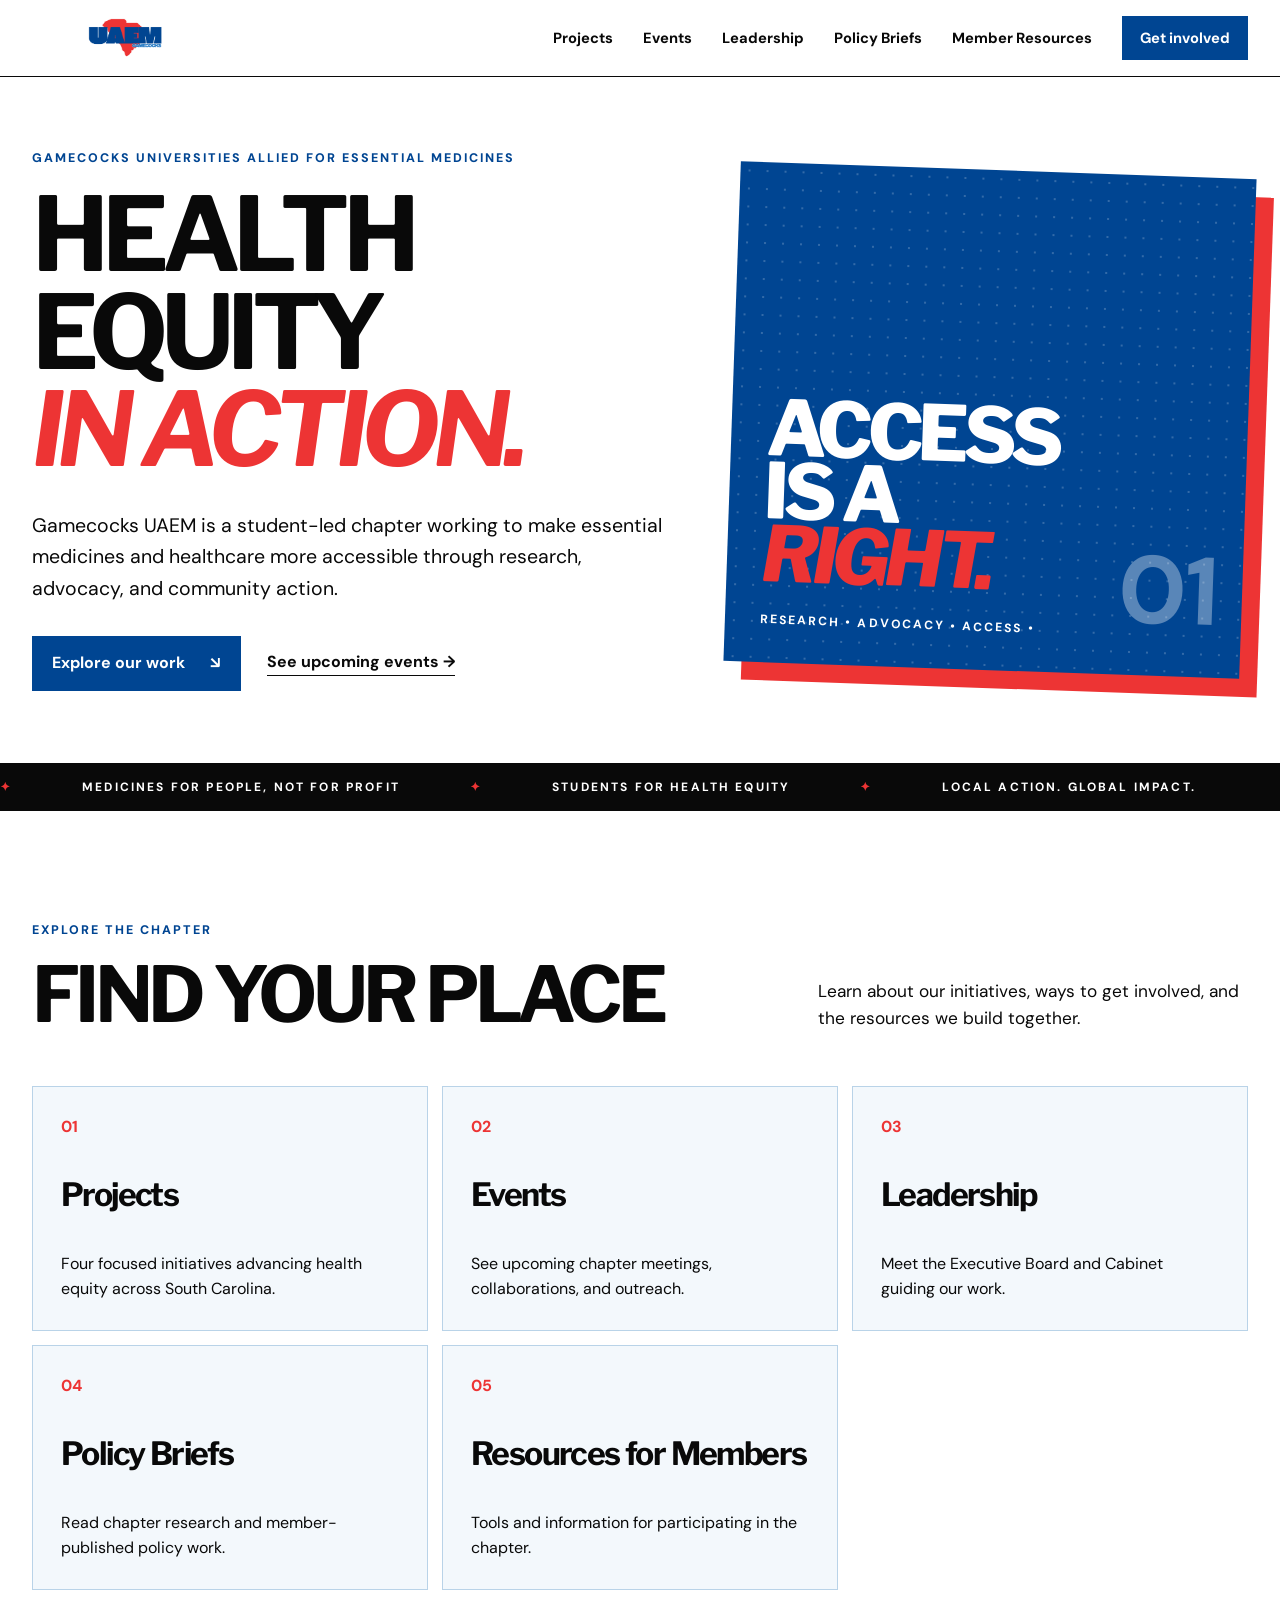
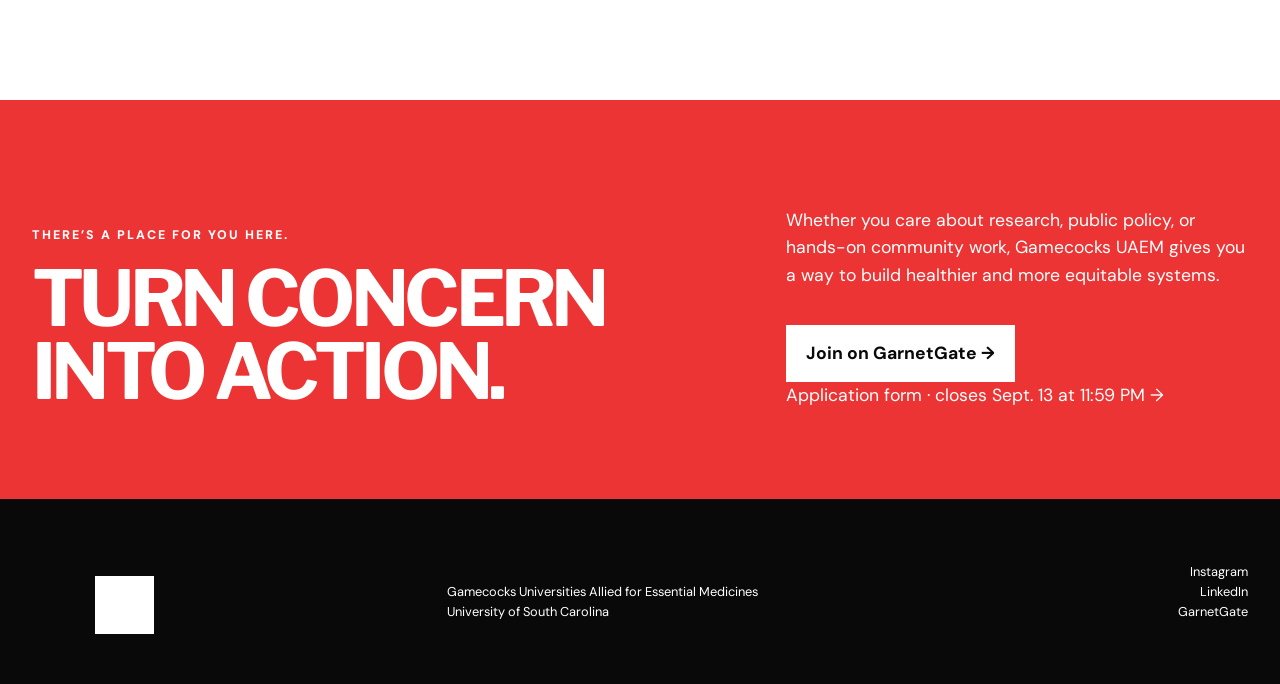
==== index.html @ 3b087952 "Add files via upload" ====
<!doctype html><html lang="en"><head><meta charset="utf-8"><meta name="viewport" content="width=device-width, initial-scale=1"><title>Gamecocks UAEM</title><meta name="description" content="Gamecocks Universities Allied for Essential Medicines at the University of South Carolina."><link rel="preconnect" href="https://fonts.googleapis.com"><link rel="preconnect" href="https://fonts.gstatic.com" crossorigin><link href="https://fonts.googleapis.com/css2?family=DM+Sans:wght@400;500;600;700&family=Libre+Franklin:ital,wght@0,700;0,800;1,700&display=swap" rel="stylesheet"><link rel="stylesheet" href="styles.css"></head><body><header class="nav-wrap"><nav class="nav" aria-label="Main navigation"><a class="brand" href="/" aria-label="Gamecocks UAEM home"><img src="logo-horizontal.png" alt="Gamecocks UAEM logo"></a><button class="menu" aria-expanded="false" aria-controls="nav-links">Menu</button><div class="nav-links" id="nav-links"><a href="projects/">Projects</a><a href="events/">Events</a><a href="leadership/">Leadership</a><a href="policy-briefs/">Policy Briefs</a><a href="resources/">Member Resources</a><a href="https://garnetgate.sa.sc.edu/organization/gamecocksuaem" target="_blank" rel="noopener" class="nav-cta">Get involved</a></div></nav></header><main id="top"><section class="hero"><div class="hero-grid"><div class="hero-copy"><p class="eyebrow">Gamecocks Universities Allied for Essential Medicines</p><h1>Health equity<br><em>in action.</em></h1><p class="lede">Gamecocks UAEM is a student-led chapter working to make essential medicines and healthcare more accessible through research, advocacy, and community action.</p><div class="hero-actions"><a href="projects/" class="button primary">Explore our work <span>↘</span></a><a href="events/" class="text-link">See upcoming events →</a></div></div><div class="hero-poster" aria-hidden="true"><div class="poster-mark">ACCESS<br>IS A<br><i>RIGHT.</i></div><div class="orbit one">RESEARCH • ADVOCACY • ACCESS •</div><div class="dot-grid"></div><span class="poster-no">01</span></div></div><div class="marquee"><span>MEDICINES FOR PEOPLE, NOT FOR PROFIT</span><span>STUDENTS FOR HEALTH EQUITY</span><span>LOCAL ACTION. GLOBAL IMPACT.</span></div></section><section class="section hub"><div class="section-head"><div><p class="eyebrow">Explore the chapter</p><h2>Find your place</h2></div><p>Learn about our initiatives, ways to get involved, and the resources we build together.</p></div><div class="hub-grid"><a href="projects/" class="hub-card"><span>01</span><h3>Projects</h3><p>Four focused initiatives advancing health equity across South Carolina.</p></a><a href="events/" class="hub-card"><span>02</span><h3>Events</h3><p>See upcoming chapter meetings, collaborations, and outreach.</p></a><a href="leadership/" class="hub-card"><span>03</span><h3>Leadership</h3><p>Meet the Executive Board and Cabinet guiding our work.</p></a><a href="policy-briefs/" class="hub-card"><span>04</span><h3>Policy Briefs</h3><p>Read chapter research and member-published policy work.</p></a><a href="resources/" class="hub-card"><span>05</span><h3>Resources for Members</h3><p>Tools and information for participating in the chapter.</p></a></div></section><section class="contact"><div><p class="eyebrow">There’s a place for you here.</p><h2>Turn concern<br>into action.</h2></div><div><p>Whether you care about research, public policy, or hands-on community work, Gamecocks UAEM gives you a way to build healthier and more equitable systems.</p><a class="button light-button" href="https://garnetgate.sa.sc.edu/organization/gamecocksuaem" target="_blank" rel="noopener">Join on GarnetGate →</a><br><a class="apply-link" href="https://garnetgate.sa.sc.edu/organization/gamecocksuaem" target="_blank" rel="noopener">Application form · closes Sept. 13 at 11:59 PM →</a></div></section></main><footer><a class="brand footer-brand" href="/"><img src="logo-u.png" alt="Gamecocks UAEM logo"></a><p>Gamecocks Universities Allied for Essential Medicines<br>University of South Carolina</p><p class="footer-links"><a href="https://www.instagram.com/gamecocksuaem/" target="_blank" rel="noopener">Instagram</a><br><a href="https://www.linkedin.com/company/gamecocksuaem" target="_blank" rel="noopener">LinkedIn</a><br><a href="https://garnetgate.sa.sc.edu/organization/gamecocksuaem" target="_blank" rel="noopener">GarnetGate</a></p></footer><script src="script.js"></script></body></html>
---- styles.css ----
:root{--blue:#1975c2;--navy:#004592;--red:#ed3434;--black:#090909;--white:#fff;--soft:#f3f8fc;--line:#b9d3e8}*{box-sizing:border-box}html{scroll-behavior:smooth}body{margin:0;background:var(--white);color:var(--black);font:16px/1.55 "DM Sans",sans-serif}a{color:inherit;text-decoration:none}.nav-wrap{position:sticky;top:0;z-index:10;background:rgba(255,255,255,.96);border-bottom:1px solid var(--black);backdrop-filter:blur(12px)}.nav{height:76px;max-width:1320px;margin:auto;padding:0 32px;display:flex;align-items:center;justify-content:space-between}.brand img{display:block;width:148px;height:48px;object-fit:contain}.nav-links{display:flex;align-items:center;gap:30px;font-weight:700;font-size:.92rem}.nav-links a:not(.nav-cta):hover{color:var(--blue)}.nav-cta{background:var(--navy);color:#fff;padding:11px 18px}.menu{display:none;border:1px solid;padding:8px 12px;background:none;font:inherit}.hero{overflow:hidden}.hero-grid{max-width:1320px;min-height:650px;margin:auto;padding:72px 32px;display:grid;grid-template-columns:1.1fr .9fr;align-items:center;gap:70px}.eyebrow{text-transform:uppercase;letter-spacing:.16em;font-size:.78rem;font-weight:800;margin:0 0 18px;color:var(--navy)}h1,h2,h3{font-family:"Libre Franklin",sans-serif;margin:0;line-height:.95}h1{font-size:clamp(4rem,8vw,7.2rem);letter-spacing:-.07em;text-transform:uppercase}h1 em{color:var(--red)}.lede{max-width:660px;font-size:1.22rem;line-height:1.6;margin:32px 0}.hero-actions{display:flex;gap:26px;align-items:center}.button{display:inline-flex;gap:25px;align-items:center;padding:15px 20px;font-weight:700}.primary{background:var(--navy);color:#fff}.text-link{font-weight:700;border-bottom:1px solid}.hero-poster{height:500px;background:var(--navy);position:relative;overflow:hidden;transform:rotate(2deg);box-shadow:18px 18px 0 var(--red)}.hero-logo{position:absolute;z-index:2;width:210px;right:22px;top:22px}.poster-mark{position:absolute;z-index:2;left:35px;bottom:76px;color:#fff;font:800 clamp(3.5rem,6vw,6rem)/.82 "Libre Franklin";letter-spacing:-.07em}.poster-mark i{color:var(--red)}.orbit{position:absolute;bottom:33px;left:35px;color:#fff;font-size:.76rem;letter-spacing:.17em;font-weight:bold}.dot-grid{position:absolute;inset:0;background-image:radial-gradient(rgba(255,255,255,.2) 1.5px,transparent 1.5px);background-size:18px 18px}.poster-no{position:absolute;right:25px;bottom:10px;color:rgba(255,255,255,.35);font-size:6rem;font-weight:800}.marquee{display:flex;gap:70px;white-space:nowrap;background:var(--black);color:#fff;padding:15px 0;font-size:.75rem;letter-spacing:.18em;font-weight:700;overflow:hidden}.marquee span:before{content:"✦";color:var(--red);margin-right:70px}.section{max-width:1320px;margin:auto;padding:110px 32px}.section-head{display:grid;grid-template-columns:1fr 430px;gap:40px;align-items:end;margin-bottom:54px}.section-head h2,.contact h2{font-size:clamp(3rem,6vw,5.5rem);letter-spacing:-.06em;text-transform:uppercase}.section-head>p{font-size:1.08rem;margin:0}.project-grid{display:grid;grid-template-columns:repeat(2,1fr);gap:14px}.project{min-height:380px;background:var(--soft);border:1px solid var(--line);padding:28px;display:flex;flex-direction:column;justify-content:space-between}.project.featured{background:var(--blue);color:#fff}.project.dark{background:var(--black);color:#fff}.project.yellow{background:var(--red);color:#fff}.project-top{display:flex;justify-content:space-between}.number{font-size:.78rem;font-weight:700}.status{background:var(--red);color:#fff;padding:4px 9px;text-transform:uppercase;font-size:.67rem;font-weight:bold;letter-spacing:.1em}.tag{text-transform:uppercase;font-size:.7rem;letter-spacing:.15em;font-weight:bold;margin-bottom:12px}.project h3{font-size:clamp(2.1rem,4vw,3.4rem);letter-spacing:-.05em}.project ul{list-style:none;padding:0;margin:22px 0 0;display:flex;flex-wrap:wrap;gap:8px}.project li{border:1px solid currentColor;padding:4px 10px;border-radius:20px;font-size:.7rem;text-transform:uppercase;letter-spacing:.08em}.events{max-width:none;background:var(--navy);color:#fff;padding-left:max(32px,calc((100vw - 1320px)/2 + 32px));padding-right:max(32px,calc((100vw - 1320px)/2 + 32px))}.events .eyebrow{color:#fff}.event{display:grid;grid-template-columns:150px 1fr 230px;gap:36px;align-items:center;padding:32px 0;border-top:1px solid rgba(255,255,255,.35)}.event:last-child{border-bottom:1px solid rgba(255,255,255,.35)}.date{display:flex;flex-direction:column}.date b{font-size:1.7rem}.date span{font-size:.8rem;letter-spacing:.15em}.event h3{font-size:1.7rem;margin-bottom:8px}.event p{margin:0;max-width:650px}.event .tag{color:#fff;margin-bottom:8px}.event-meta{text-align:right;font-size:.8rem;text-transform:uppercase;letter-spacing:.1em}.lead-block{border-top:1px solid var(--black);padding-top:28px;margin-top:55px}.lead-title{display:flex;gap:22px;align-items:baseline;margin-bottom:28px}.lead-title h3{font-size:2rem}.lead-title span{font-weight:bold;color:var(--red)}.people-grid{display:grid;grid-template-columns:repeat(4,1fr);gap:14px}.person{background:var(--soft);padding:16px}.avatar{aspect-ratio:1;background:var(--navy);color:rgba(255,255,255,.8);display:grid;place-items:center;font:800 clamp(2rem,5vw,4rem) "Libre Franklin";margin-bottom:18px}.person h4{font-size:1rem;margin:0}.person p{font-size:.85rem;color:#4d5a64;margin:3px 0}.cabinet-grid{display:grid;grid-template-columns:repeat(3,1fr);gap:14px}.cabinet-grid div{border:1px solid var(--line);padding:28px;min-height:160px}.cabinet-grid b{font:700 1.4rem "Libre Franklin"}.contact{background:var(--red);color:#fff;padding:90px max(32px,calc((100vw - 1256px)/2));display:grid;grid-template-columns:1.2fr .8fr;gap:60px;align-items:end}.contact .eyebrow{color:#fff}.contact>div:last-child{font-size:1.1rem}.light-button{margin-top:18px;background:#fff;color:var(--black)}footer{background:var(--black);color:#fff;padding:50px max(32px,calc((100vw - 1256px)/2));display:grid;grid-template-columns:1fr 1fr 1fr;align-items:end;gap:30px;font-size:.8rem}.footer-brand img{width:105px;height:70px;object-fit:contain;filter:brightness(0) invert(1)}footer p:last-child{text-align:right}@media(max-width:800px){.nav{height:66px;padding:0 20px}.menu{display:block}.nav-links{position:absolute;left:0;right:0;top:66px;background:#fff;padding:24px;display:none;flex-direction:column;align-items:stretch;border-bottom:1px solid}.nav-links.open{display:flex}.hero-grid{grid-template-columns:1fr;padding:55px 20px;gap:50px}.hero-poster{height:400px}.section{padding:75px 20px}.section-head{grid-template-columns:1fr;gap:22px}.project-grid{grid-template-columns:1fr}.event{grid-template-columns:85px 1fr}.event-meta{grid-column:2;text-align:left}.people-grid{grid-template-columns:repeat(2,1fr)}.cabinet-grid{grid-template-columns:1fr}.contact{grid-template-columns:1fr;padding:70px 20px}footer{grid-template-columns:1fr;padding:45px 20px}footer p:last-child{text-align:left}}@media(max-width:480px){h1{font-size:3.5rem}.hero-actions{align-items:flex-start;flex-direction:column}.people-grid{grid-template-columns:1fr}.event{grid-template-columns:1fr}.event-meta{grid-column:auto}.project{min-height:340px}}
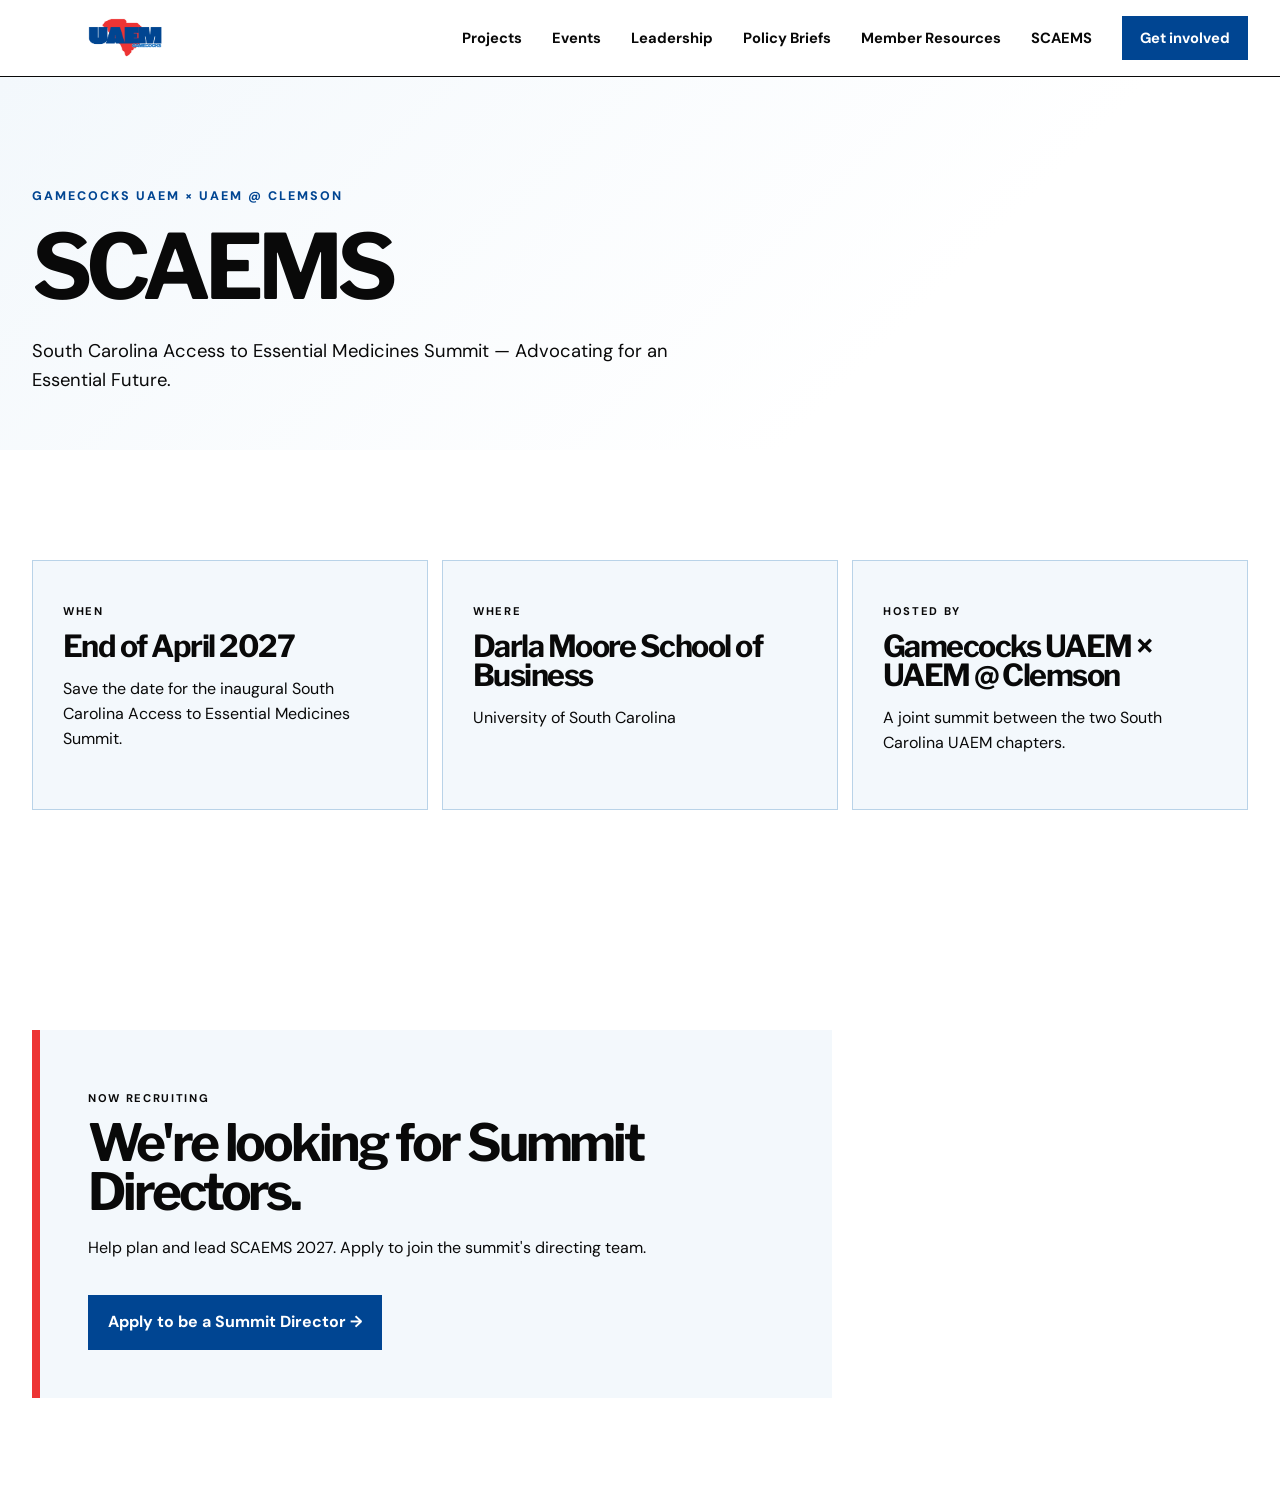
==== commit 6b64c85d: "Update index.html" ====
--- a/index.html
+++ b/index.html
@@ -1 +1 @@
-<!doctype html><html lang="en"><head><meta charset="utf-8"><meta name="viewport" content="width=device-width, initial-scale=1"><title>Gamecocks UAEM</title><meta name="description" content="Gamecocks Universities Allied for Essential Medicines at the University of South Carolina."><link rel="preconnect" href="https://fonts.googleapis.com"><link rel="preconnect" href="https://fonts.gstatic.com" crossorigin><link href="https://fonts.googleapis.com/css2?family=DM+Sans:wght@400;500;600;700&family=Libre+Franklin:ital,wght@0,700;0,800;1,700&display=swap" rel="stylesheet"><link rel="stylesheet" href="styles.css"></head><body><header class="nav-wrap"><nav class="nav" aria-label="Main navigation"><a class="brand" href="/" aria-label="Gamecocks UAEM home"><img src="logo-horizontal.png" alt="Gamecocks UAEM logo"></a><button class="menu" aria-expanded="false" aria-controls="nav-links">Menu</button><div class="nav-links" id="nav-links"><a href="projects/">Projects</a><a href="events/">Events</a><a href="leadership/">Leadership</a><a href="policy-briefs/">Policy Briefs</a><a href="resources/">Member Resources</a><a href="https://garnetgate.sa.sc.edu/organization/gamecocksuaem" target="_blank" rel="noopener" class="nav-cta">Get involved</a></div></nav></header><main id="top"><section class="hero"><div class="hero-grid"><div class="hero-copy"><p class="eyebrow">Gamecocks Universities Allied for Essential Medicines</p><h1>Health equity<br><em>in action.</em></h1><p class="lede">Gamecocks UAEM is a student-led chapter working to make essential medicines and healthcare more accessible through research, advocacy, and community action.</p><div class="hero-actions"><a href="projects/" class="button primary">Explore our work <span>↘</span></a><a href="events/" class="text-link">See upcoming events →</a></div></div><div class="hero-poster" aria-hidden="true"><div class="poster-mark">ACCESS<br>IS A<br><i>RIGHT.</i></div><div class="orbit one">RESEARCH • ADVOCACY • ACCESS •</div><div class="dot-grid"></div><span class="poster-no">01</span></div></div><div class="marquee"><span>MEDICINES FOR PEOPLE, NOT FOR PROFIT</span><span>STUDENTS FOR HEALTH EQUITY</span><span>LOCAL ACTION. GLOBAL IMPACT.</span></div></section><section class="section hub"><div class="section-head"><div><p class="eyebrow">Explore the chapter</p><h2>Find your place</h2></div><p>Learn about our initiatives, ways to get involved, and the resources we build together.</p></div><div class="hub-grid"><a href="projects/" class="hub-card"><span>01</span><h3>Projects</h3><p>Four focused initiatives advancing health equity across South Carolina.</p></a><a href="events/" class="hub-card"><span>02</span><h3>Events</h3><p>See upcoming chapter meetings, collaborations, and outreach.</p></a><a href="leadership/" class="hub-card"><span>03</span><h3>Leadership</h3><p>Meet the Executive Board and Cabinet guiding our work.</p></a><a href="policy-briefs/" class="hub-card"><span>04</span><h3>Policy Briefs</h3><p>Read chapter research and member-published policy work.</p></a><a href="resources/" class="hub-card"><span>05</span><h3>Resources for Members</h3><p>Tools and information for participating in the chapter.</p></a></div></section><section class="contact"><div><p class="eyebrow">There’s a place for you here.</p><h2>Turn concern<br>into action.</h2></div><div><p>Whether you care about research, public policy, or hands-on community work, Gamecocks UAEM gives you a way to build healthier and more equitable systems.</p><a class="button light-button" href="https://garnetgate.sa.sc.edu/organization/gamecocksuaem" target="_blank" rel="noopener">Join on GarnetGate →</a><br><a class="apply-link" href="https://garnetgate.sa.sc.edu/organization/gamecocksuaem" target="_blank" rel="noopener">Application form · closes Sept. 13 at 11:59 PM →</a></div></section></main><footer><a class="brand footer-brand" href="/"><img src="logo-u.png" alt="Gamecocks UAEM logo"></a><p>Gamecocks Universities Allied for Essential Medicines<br>University of South Carolina</p><p class="footer-links"><a href="https://www.instagram.com/gamecocksuaem/" target="_blank" rel="noopener">Instagram</a><br><a href="https://www.linkedin.com/company/gamecocksuaem" target="_blank" rel="noopener">LinkedIn</a><br><a href="https://garnetgate.sa.sc.edu/organization/gamecocksuaem" target="_blank" rel="noopener">GarnetGate</a></p></footer><script src="script.js"></script></body></html>
+<!doctype html><html lang="en"><head><meta charset="utf-8"><meta name="viewport" content="width=device-width, initial-scale=1"><title>SCAEMS | Gamecocks UAEM</title><link rel="preconnect" href="https://fonts.googleapis.com"><link rel="preconnect" href="https://fonts.gstatic.com" crossorigin><link href="https://fonts.googleapis.com/css2?family=DM+Sans:wght@400;500;600;700&family=Libre+Franklin:ital,wght@0,700;0,800;1,700&display=swap" rel="stylesheet"><link rel="stylesheet" href="../styles.css"></head><body><header class="nav-wrap"><nav class="nav"><a class="brand" href="../"><img src="../logo-horizontal.png" alt="Gamecocks UAEM logo"></a><button class="menu" aria-expanded="false" aria-controls="nav-links">Menu</button><div class="nav-links" id="nav-links"><a href="../projects/">Projects</a><a href="../events/">Events</a><a href="../leadership/">Leadership</a><a href="../policy-briefs/">Policy Briefs</a><a href="../resources/">Member Resources</a><a href="../scaems/">SCAEMS</a><a href="https://garnetgate.sa.sc.edu/organization/gamecocksuaem" class="nav-cta">Get involved</a></div></nav></header><main><section class="page-intro"><p class="eyebrow">Gamecocks UAEM × UAEM @ Clemson</p><h1>SCAEMS</h1><p>South Carolina Access to Essential Medicines Summit — Advocating for an Essential Future.</p></section><section class="section"><div class="resource-grid"><article><p class="tag">When</p><h3>End of April 2027</h3><p>Save the date for the inaugural South Carolina Access to Essential Medicines Summit.</p></article><article><p class="tag">Where</p><h3>Darla Moore School of Business</h3><p>University of South Carolina</p></article><article><p class="tag">Hosted by</p><h3>Gamecocks UAEM × UAEM @ Clemson</h3><p>A joint summit between the two South Carolina UAEM chapters.</p></article></div></section><section class="section"><div class="brief-empty"><p class="tag">Now recruiting</p><h2>We're looking for Summit Directors.</h2><p>Help plan and lead SCAEMS 2027. Apply to join the summit's directing team.</p><a class="button primary" href="https://docs.google.com/forms/d/e/1FAIpQLScN1C_TVVCDmHAlEDvu3Vsa-bhwLt9U4hJJao5atsW7O3Tpdw/viewform?usp=dialog" target="_blank" rel="noopener">Apply to be a Summit Director →</a></div></section></main><script src="../script.js"></script></body></html>
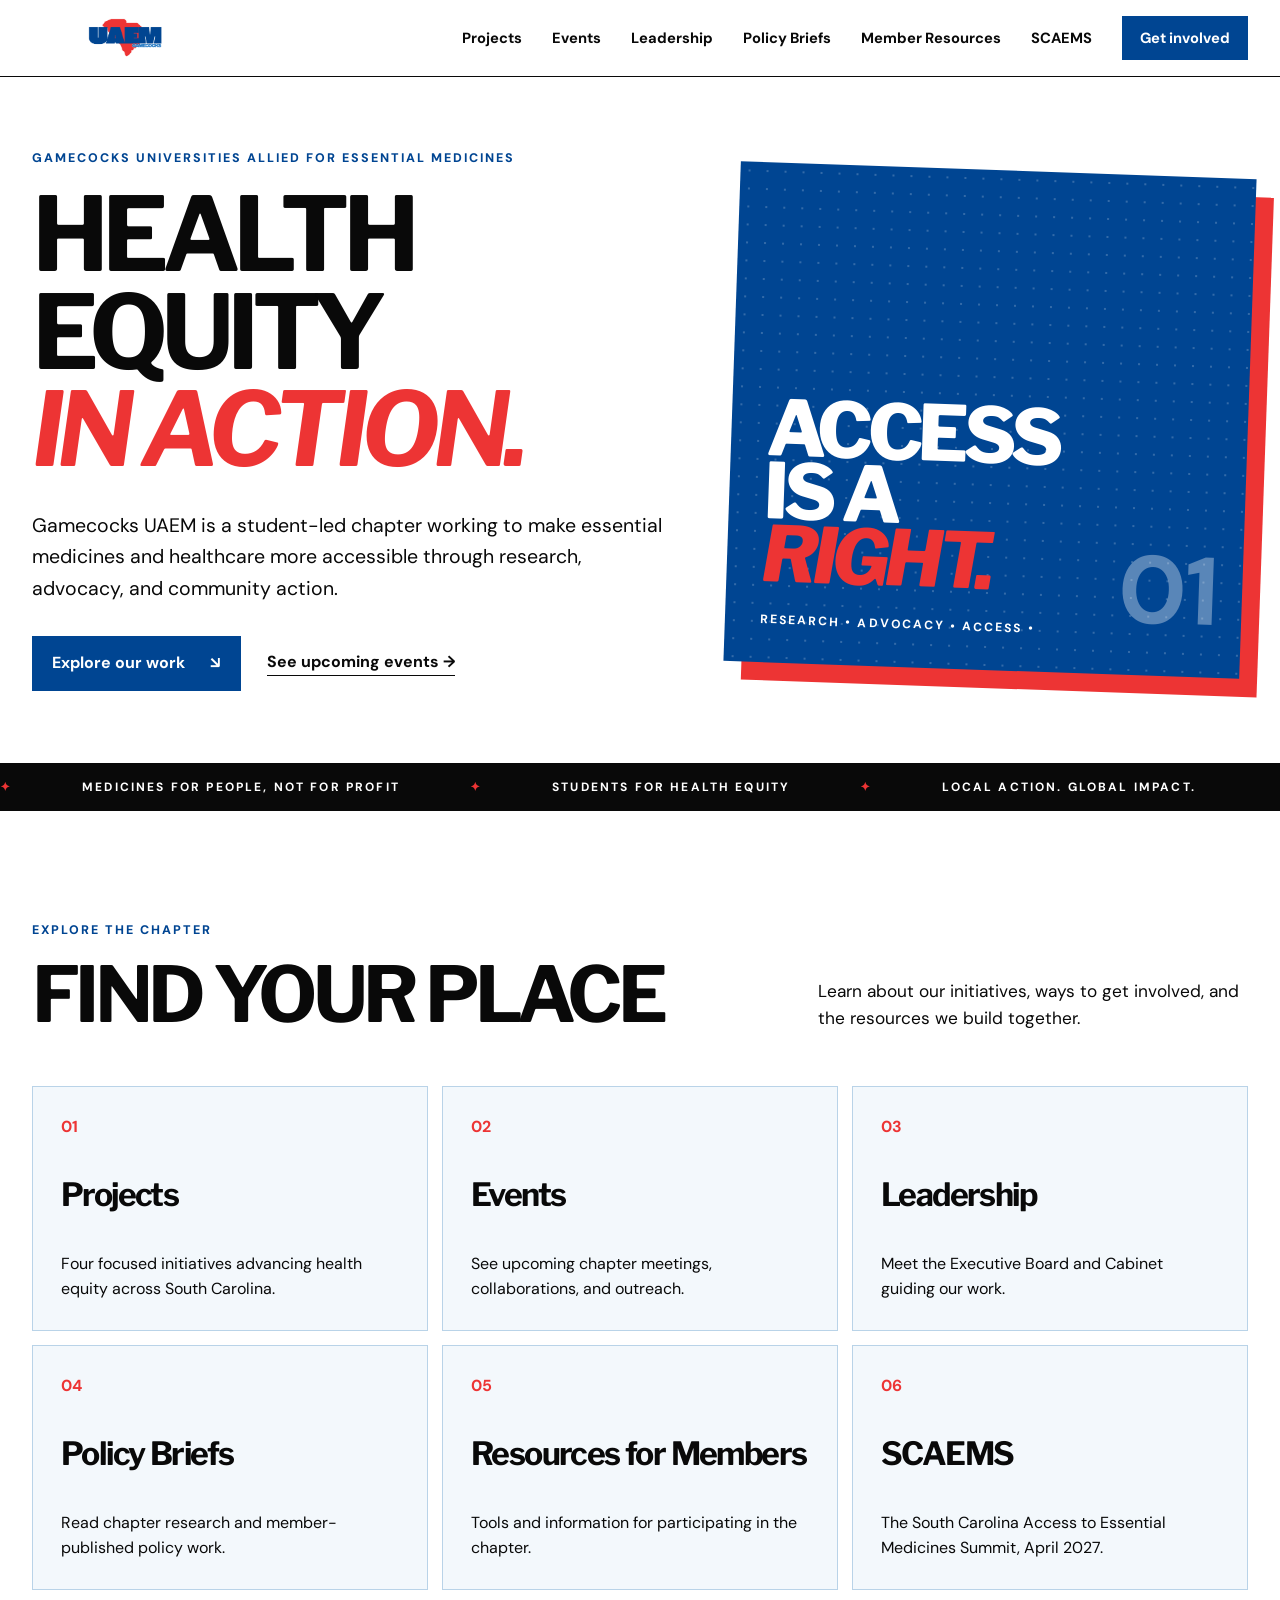
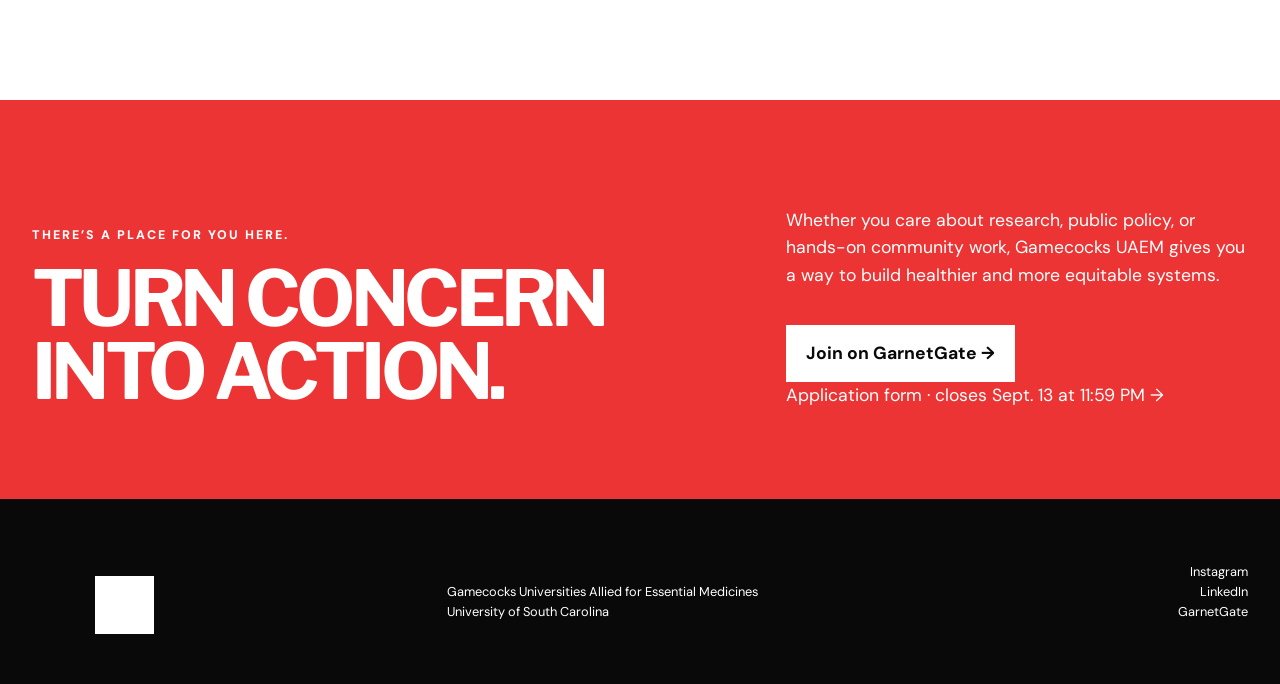
==== commit f71ad882: "Update index.html" ====
--- a/index.html
+++ b/index.html
@@ -1 +1 @@
-<!doctype html><html lang="en"><head><meta charset="utf-8"><meta name="viewport" content="width=device-width, initial-scale=1"><title>SCAEMS | Gamecocks UAEM</title><link rel="preconnect" href="https://fonts.googleapis.com"><link rel="preconnect" href="https://fonts.gstatic.com" crossorigin><link href="https://fonts.googleapis.com/css2?family=DM+Sans:wght@400;500;600;700&family=Libre+Franklin:ital,wght@0,700;0,800;1,700&display=swap" rel="stylesheet"><link rel="stylesheet" href="../styles.css"></head><body><header class="nav-wrap"><nav class="nav"><a class="brand" href="../"><img src="../logo-horizontal.png" alt="Gamecocks UAEM logo"></a><button class="menu" aria-expanded="false" aria-controls="nav-links">Menu</button><div class="nav-links" id="nav-links"><a href="../projects/">Projects</a><a href="../events/">Events</a><a href="../leadership/">Leadership</a><a href="../policy-briefs/">Policy Briefs</a><a href="../resources/">Member Resources</a><a href="../scaems/">SCAEMS</a><a href="https://garnetgate.sa.sc.edu/organization/gamecocksuaem" class="nav-cta">Get involved</a></div></nav></header><main><section class="page-intro"><p class="eyebrow">Gamecocks UAEM × UAEM @ Clemson</p><h1>SCAEMS</h1><p>South Carolina Access to Essential Medicines Summit — Advocating for an Essential Future.</p></section><section class="section"><div class="resource-grid"><article><p class="tag">When</p><h3>End of April 2027</h3><p>Save the date for the inaugural South Carolina Access to Essential Medicines Summit.</p></article><article><p class="tag">Where</p><h3>Darla Moore School of Business</h3><p>University of South Carolina</p></article><article><p class="tag">Hosted by</p><h3>Gamecocks UAEM × UAEM @ Clemson</h3><p>A joint summit between the two South Carolina UAEM chapters.</p></article></div></section><section class="section"><div class="brief-empty"><p class="tag">Now recruiting</p><h2>We're looking for Summit Directors.</h2><p>Help plan and lead SCAEMS 2027. Apply to join the summit's directing team.</p><a class="button primary" href="https://docs.google.com/forms/d/e/1FAIpQLScN1C_TVVCDmHAlEDvu3Vsa-bhwLt9U4hJJao5atsW7O3Tpdw/viewform?usp=dialog" target="_blank" rel="noopener">Apply to be a Summit Director →</a></div></section></main><script src="../script.js"></script></body></html>
+<!doctype html><html lang="en"><head><meta charset="utf-8"><meta name="viewport" content="width=device-width, initial-scale=1"><title>Gamecocks UAEM</title><meta name="description" content="Gamecocks Universities Allied for Essential Medicines at the University of South Carolina."><link rel="preconnect" href="https://fonts.googleapis.com"><link rel="preconnect" href="https://fonts.gstatic.com" crossorigin><link href="https://fonts.googleapis.com/css2?family=DM+Sans:wght@400;500;600;700&family=Libre+Franklin:ital,wght@0,700;0,800;1,700&display=swap" rel="stylesheet"><link rel="stylesheet" href="styles.css"></head><body><header class="nav-wrap"><nav class="nav" aria-label="Main navigation"><a class="brand" href="/" aria-label="Gamecocks UAEM home"><img src="logo-horizontal.png" alt="Gamecocks UAEM logo"></a><button class="menu" aria-expanded="false" aria-controls="nav-links">Menu</button><div class="nav-links" id="nav-links"><a href="projects/">Projects</a><a href="events/">Events</a><a href="leadership/">Leadership</a><a href="policy-briefs/">Policy Briefs</a><a href="resources/">Member Resources</a><a href="scaems/">SCAEMS</a><a href="https://garnetgate.sa.sc.edu/organization/gamecocksuaem" target="_blank" rel="noopener" class="nav-cta">Get involved</a></div></nav></header><main id="top"><section class="hero"><div class="hero-grid"><div class="hero-copy"><p class="eyebrow">Gamecocks Universities Allied for Essential Medicines</p><h1>Health equity<br><em>in action.</em></h1><p class="lede">Gamecocks UAEM is a student-led chapter working to make essential medicines and healthcare more accessible through research, advocacy, and community action.</p><div class="hero-actions"><a href="projects/" class="button primary">Explore our work <span>↘</span></a><a href="events/" class="text-link">See upcoming events →</a></div></div><div class="hero-poster" aria-hidden="true"><div class="poster-mark">ACCESS<br>IS A<br><i>RIGHT.</i></div><div class="orbit one">RESEARCH • ADVOCACY • ACCESS •</div><div class="dot-grid"></div><span class="poster-no">01</span></div></div><div class="marquee"><span>MEDICINES FOR PEOPLE, NOT FOR PROFIT</span><span>STUDENTS FOR HEALTH EQUITY</span><span>LOCAL ACTION. GLOBAL IMPACT.</span></div></section><section class="section hub"><div class="section-head"><div><p class="eyebrow">Explore the chapter</p><h2>Find your place</h2></div><p>Learn about our initiatives, ways to get involved, and the resources we build together.</p></div><div class="hub-grid"><a href="projects/" class="hub-card"><span>01</span><h3>Projects</h3><p>Four focused initiatives advancing health equity across South Carolina.</p></a><a href="events/" class="hub-card"><span>02</span><h3>Events</h3><p>See upcoming chapter meetings, collaborations, and outreach.</p></a><a href="leadership/" class="hub-card"><span>03</span><h3>Leadership</h3><p>Meet the Executive Board and Cabinet guiding our work.</p></a><a href="policy-briefs/" class="hub-card"><span>04</span><h3>Policy Briefs</h3><p>Read chapter research and member-published policy work.</p></a><a href="resources/" class="hub-card"><span>05</span><h3>Resources for Members</h3><p>Tools and information for participating in the chapter.</p></a><a href="scaems/" class="hub-card"><span>06</span><h3>SCAEMS</h3><p>The South Carolina Access to Essential Medicines Summit, April 2027.</p></a></div></section><section class="contact"><div><p class="eyebrow">There’s a place for you here.</p><h2>Turn concern<br>into action.</h2></div><div><p>Whether you care about research, public policy, or hands-on community work, Gamecocks UAEM gives you a way to build healthier and more equitable systems.</p><a class="button light-button" href="https://garnetgate.sa.sc.edu/organization/gamecocksuaem" target="_blank" rel="noopener">Join on GarnetGate →</a><br><a class="apply-link" href="https://garnetgate.sa.sc.edu/organization/gamecocksuaem" target="_blank" rel="noopener">Application form · closes Sept. 13 at 11:59 PM →</a></div></section></main><footer><a class="brand footer-brand" href="/"><img src="logo-u.png" alt="Gamecocks UAEM logo"></a><p>Gamecocks Universities Allied for Essential Medicines<br>University of South Carolina</p><p class="footer-links"><a href="https://www.instagram.com/gamecocksuaem/" target="_blank" rel="noopener">Instagram</a><br><a href="https://www.linkedin.com/company/gamecocksuaem" target="_blank" rel="noopener">LinkedIn</a><br><a href="https://garnetgate.sa.sc.edu/organization/gamecocksuaem" target="_blank" rel="noopener">GarnetGate</a></p></footer><script src="script.js"></script></body></html>
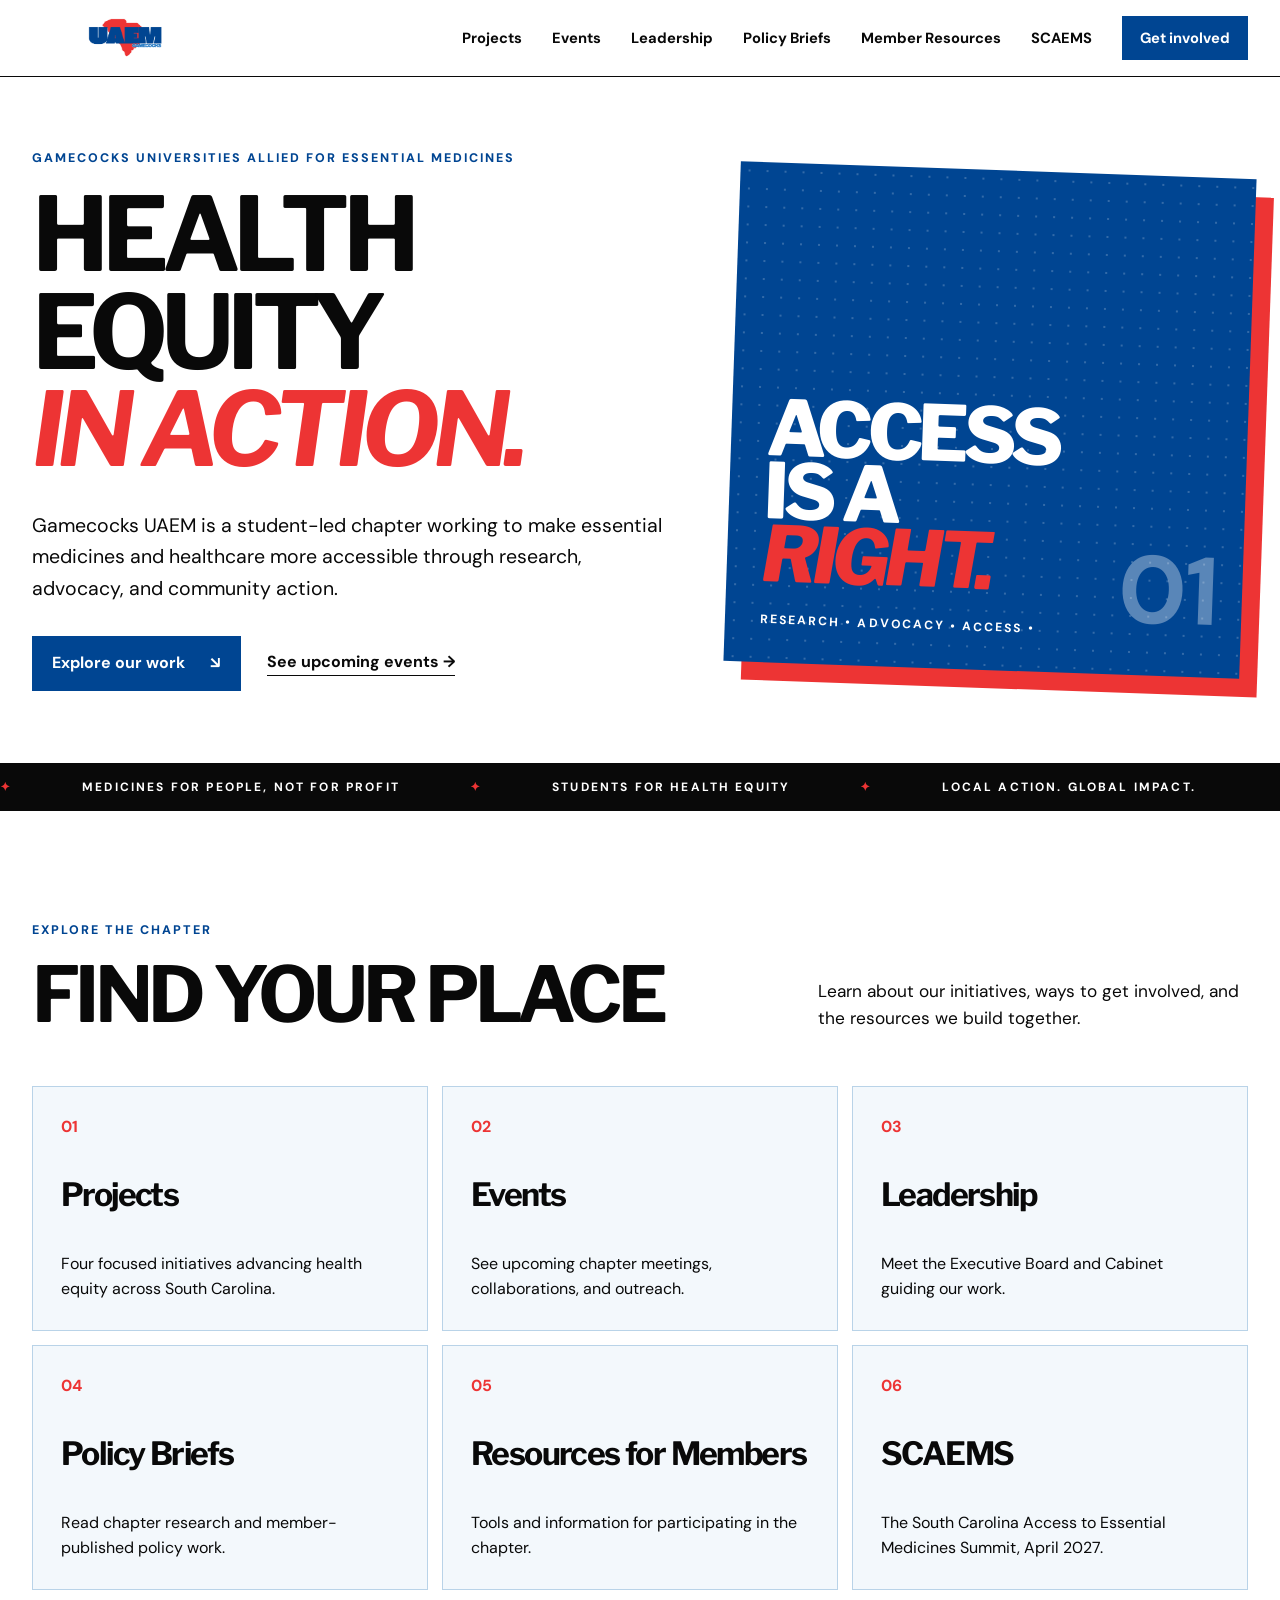
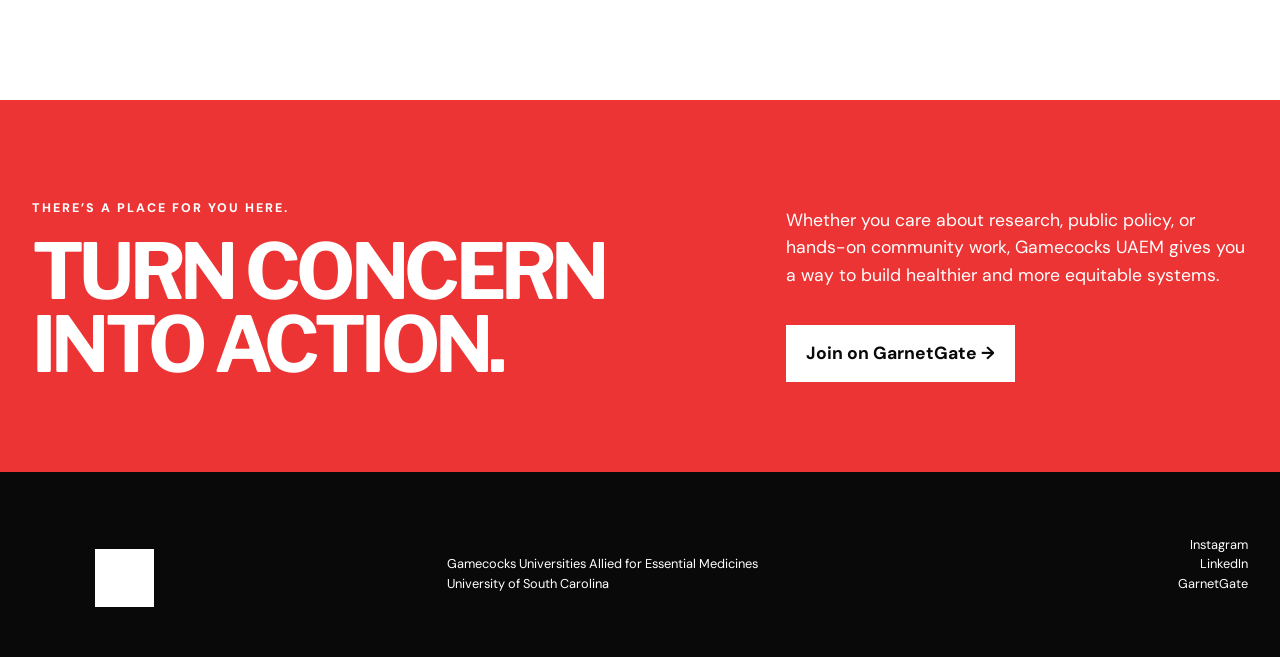
==== commit d46b9deb: "Update index.html" ====
--- a/index.html
+++ b/index.html
@@ -1 +1 @@
-<!doctype html><html lang="en"><head><meta charset="utf-8"><meta name="viewport" content="width=device-width, initial-scale=1"><title>Gamecocks UAEM</title><meta name="description" content="Gamecocks Universities Allied for Essential Medicines at the University of South Carolina."><link rel="preconnect" href="https://fonts.googleapis.com"><link rel="preconnect" href="https://fonts.gstatic.com" crossorigin><link href="https://fonts.googleapis.com/css2?family=DM+Sans:wght@400;500;600;700&family=Libre+Franklin:ital,wght@0,700;0,800;1,700&display=swap" rel="stylesheet"><link rel="stylesheet" href="styles.css"></head><body><header class="nav-wrap"><nav class="nav" aria-label="Main navigation"><a class="brand" href="/" aria-label="Gamecocks UAEM home"><img src="logo-horizontal.png" alt="Gamecocks UAEM logo"></a><button class="menu" aria-expanded="false" aria-controls="nav-links">Menu</button><div class="nav-links" id="nav-links"><a href="projects/">Projects</a><a href="events/">Events</a><a href="leadership/">Leadership</a><a href="policy-briefs/">Policy Briefs</a><a href="resources/">Member Resources</a><a href="scaems/">SCAEMS</a><a href="https://garnetgate.sa.sc.edu/organization/gamecocksuaem" target="_blank" rel="noopener" class="nav-cta">Get involved</a></div></nav></header><main id="top"><section class="hero"><div class="hero-grid"><div class="hero-copy"><p class="eyebrow">Gamecocks Universities Allied for Essential Medicines</p><h1>Health equity<br><em>in action.</em></h1><p class="lede">Gamecocks UAEM is a student-led chapter working to make essential medicines and healthcare more accessible through research, advocacy, and community action.</p><div class="hero-actions"><a href="projects/" class="button primary">Explore our work <span>↘</span></a><a href="events/" class="text-link">See upcoming events →</a></div></div><div class="hero-poster" aria-hidden="true"><div class="poster-mark">ACCESS<br>IS A<br><i>RIGHT.</i></div><div class="orbit one">RESEARCH • ADVOCACY • ACCESS •</div><div class="dot-grid"></div><span class="poster-no">01</span></div></div><div class="marquee"><span>MEDICINES FOR PEOPLE, NOT FOR PROFIT</span><span>STUDENTS FOR HEALTH EQUITY</span><span>LOCAL ACTION. GLOBAL IMPACT.</span></div></section><section class="section hub"><div class="section-head"><div><p class="eyebrow">Explore the chapter</p><h2>Find your place</h2></div><p>Learn about our initiatives, ways to get involved, and the resources we build together.</p></div><div class="hub-grid"><a href="projects/" class="hub-card"><span>01</span><h3>Projects</h3><p>Four focused initiatives advancing health equity across South Carolina.</p></a><a href="events/" class="hub-card"><span>02</span><h3>Events</h3><p>See upcoming chapter meetings, collaborations, and outreach.</p></a><a href="leadership/" class="hub-card"><span>03</span><h3>Leadership</h3><p>Meet the Executive Board and Cabinet guiding our work.</p></a><a href="policy-briefs/" class="hub-card"><span>04</span><h3>Policy Briefs</h3><p>Read chapter research and member-published policy work.</p></a><a href="resources/" class="hub-card"><span>05</span><h3>Resources for Members</h3><p>Tools and information for participating in the chapter.</p></a><a href="scaems/" class="hub-card"><span>06</span><h3>SCAEMS</h3><p>The South Carolina Access to Essential Medicines Summit, April 2027.</p></a></div></section><section class="contact"><div><p class="eyebrow">There’s a place for you here.</p><h2>Turn concern<br>into action.</h2></div><div><p>Whether you care about research, public policy, or hands-on community work, Gamecocks UAEM gives you a way to build healthier and more equitable systems.</p><a class="button light-button" href="https://garnetgate.sa.sc.edu/organization/gamecocksuaem" target="_blank" rel="noopener">Join on GarnetGate →</a><br><a class="apply-link" href="https://garnetgate.sa.sc.edu/organization/gamecocksuaem" target="_blank" rel="noopener">Application form · closes Sept. 13 at 11:59 PM →</a></div></section></main><footer><a class="brand footer-brand" href="/"><img src="logo-u.png" alt="Gamecocks UAEM logo"></a><p>Gamecocks Universities Allied for Essential Medicines<br>University of South Carolina</p><p class="footer-links"><a href="https://www.instagram.com/gamecocksuaem/" target="_blank" rel="noopener">Instagram</a><br><a href="https://www.linkedin.com/company/gamecocksuaem" target="_blank" rel="noopener">LinkedIn</a><br><a href="https://garnetgate.sa.sc.edu/organization/gamecocksuaem" target="_blank" rel="noopener">GarnetGate</a></p></footer><script src="script.js"></script></body></html>
+<!doctype html><html lang="en"><head><meta charset="utf-8"><meta name="viewport" content="width=device-width, initial-scale=1"><title>Gamecocks UAEM</title><meta name="description" content="Gamecocks Universities Allied for Essential Medicines at the University of South Carolina."><link rel="preconnect" href="https://fonts.googleapis.com"><link rel="preconnect" href="https://fonts.gstatic.com" crossorigin><link href="https://fonts.googleapis.com/css2?family=DM+Sans:wght@400;500;600;700&family=Libre+Franklin:ital,wght@0,700;0,800;1,700&display=swap" rel="stylesheet"><link rel="stylesheet" href="styles.css"></head><body><header class="nav-wrap"><nav class="nav" aria-label="Main navigation"><a class="brand" href="/" aria-label="Gamecocks UAEM home"><img src="logo-horizontal.png" alt="Gamecocks UAEM logo"></a><button class="menu" aria-expanded="false" aria-controls="nav-links">Menu</button><div class="nav-links" id="nav-links"><a href="projects/">Projects</a><a href="events/">Events</a><a href="leadership/">Leadership</a><a href="policy-briefs/">Policy Briefs</a><a href="resources/">Member Resources</a><a href="scaems/">SCAEMS</a><a href="https://garnetgate.sa.sc.edu/organization/gamecocksuaem" target="_blank" rel="noopener" class="nav-cta">Get involved</a></div></nav></header><main id="top"><section class="hero"><div class="hero-grid"><div class="hero-copy"><p class="eyebrow">Gamecocks Universities Allied for Essential Medicines</p><h1>Health equity<br><em>in action.</em></h1><p class="lede">Gamecocks UAEM is a student-led chapter working to make essential medicines and healthcare more accessible through research, advocacy, and community action.</p><div class="hero-actions"><a href="projects/" class="button primary">Explore our work <span>↘</span></a><a href="events/" class="text-link">See upcoming events →</a></div></div><div class="hero-poster" aria-hidden="true"><div class="poster-mark">ACCESS<br>IS A<br><i>RIGHT.</i></div><div class="orbit one">RESEARCH • ADVOCACY • ACCESS •</div><div class="dot-grid"></div><span class="poster-no">01</span></div></div><div class="marquee"><span>MEDICINES FOR PEOPLE, NOT FOR PROFIT</span><span>STUDENTS FOR HEALTH EQUITY</span><span>LOCAL ACTION. GLOBAL IMPACT.</span></div></section><section class="section hub"><div class="section-head"><div><p class="eyebrow">Explore the chapter</p><h2>Find your place</h2></div><p>Learn about our initiatives, ways to get involved, and the resources we build together.</p></div><div class="hub-grid"><a href="projects/" class="hub-card"><span>01</span><h3>Projects</h3><p>Four focused initiatives advancing health equity across South Carolina.</p></a><a href="events/" class="hub-card"><span>02</span><h3>Events</h3><p>See upcoming chapter meetings, collaborations, and outreach.</p></a><a href="leadership/" class="hub-card"><span>03</span><h3>Leadership</h3><p>Meet the Executive Board and Cabinet guiding our work.</p></a><a href="policy-briefs/" class="hub-card"><span>04</span><h3>Policy Briefs</h3><p>Read chapter research and member-published policy work.</p></a><a href="resources/" class="hub-card"><span>05</span><h3>Resources for Members</h3><p>Tools and information for participating in the chapter.</p></a><a href="scaems/" class="hub-card"><span>06</span><h3>SCAEMS</h3><p>The South Carolina Access to Essential Medicines Summit, April 2027.</p></a></div></section><section class="contact"><div><p class="eyebrow">There’s a place for you here.</p><h2>Turn concern<br>into action.</h2></div><div><p>Whether you care about research, public policy, or hands-on community work, Gamecocks UAEM gives you a way to build healthier and more equitable systems.</p><a class="button light-button" href="https://garnetgate.sa.sc.edu/organization/gamecocksuaem" target="_blank" rel="noopener">Join on GarnetGate →</a></div></section></main><footer><a class="brand footer-brand" href="/"><img src="logo-u.png" alt="Gamecocks UAEM logo"></a><p>Gamecocks Universities Allied for Essential Medicines<br>University of South Carolina</p><p class="footer-links"><a href="https://www.instagram.com/gamecocksuaem/" target="_blank" rel="noopener">Instagram</a><br><a href="https://www.linkedin.com/company/gamecocksuaem" target="_blank" rel="noopener">LinkedIn</a><br><a href="https://garnetgate.sa.sc.edu/organization/gamecocksuaem" target="_blank" rel="noopener">GarnetGate</a></p></footer><script src="script.js"></script></body></html>
